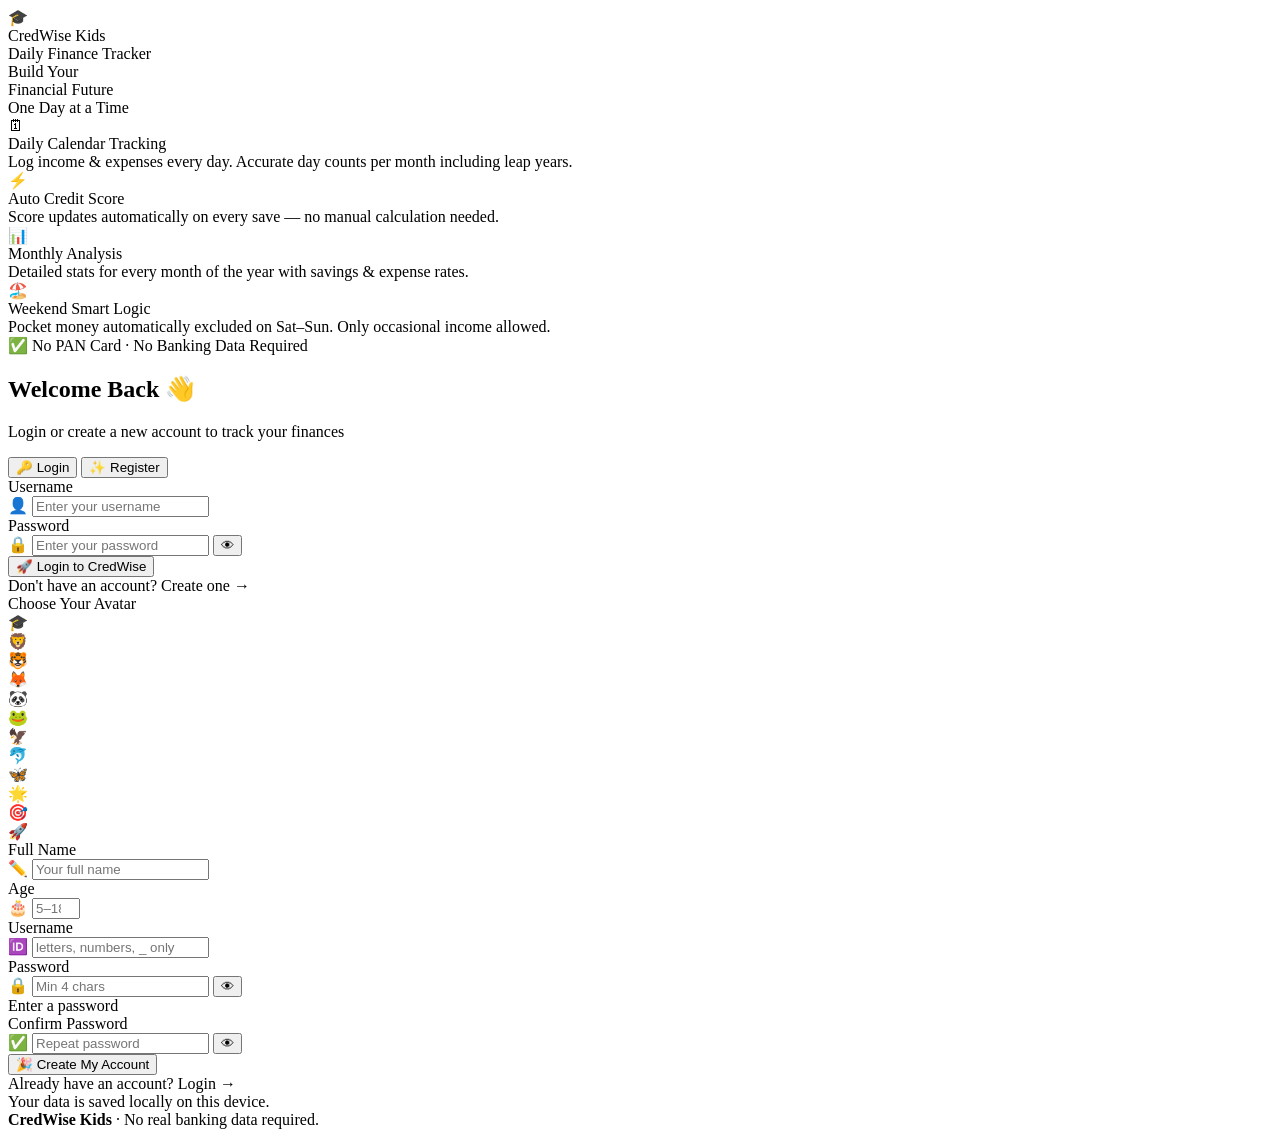
==== login.html @ 4675e76f "Add files via upload" ====
<!DOCTYPE html>
<html lang="en">
<head>
  <meta charset="UTF-8" />
  <meta name="viewport" content="width=device-width, initial-scale=1.0" />
  <title>CredWise Kids – Login / Register</title>
  <meta name="description" content="Login or create a new account on CredWise Kids — the daily finance tracker for students under 18." />

  <!-- Google Fonts -->
  <link rel="preconnect" href="https://fonts.googleapis.com" />
  <link rel="preconnect" href="https://fonts.gstatic.com" crossorigin />
  <link href="https://fonts.googleapis.com/css2?family=Outfit:wght@300;400;500;600;700;800;900&display=swap" rel="stylesheet" />

  <!-- Login page styles -->
  <link rel="stylesheet" href="login.css" />
</head>
<body>

<!-- Aurora background -->
<div class="aurora"><span></span><span></span><span></span></div>

<div class="page-wrap">
  <div class="auth-container">

    <!-- ══ LEFT: Branding panel ══ -->
    <div class="brand-panel">
      <div class="bp-logo">
        <div class="bp-logo-icon">🎓</div>
        <div class="bp-logo-text">
          <div class="bp-name">CredWise Kids</div>
          <div class="bp-sub">Daily Finance Tracker</div>
        </div>
      </div>

      <div class="bp-headline">
        Build Your<br>
        <span class="gb">Financial Future</span><br>
        <span class="gp">One Day at a Time</span>
      </div>

      <div class="bp-features">
        <div class="bp-feat">
          <div class="bp-feat-icon">🗓</div>
          <div>
            <div class="bp-feat-title">Daily Calendar Tracking</div>
            <div class="bp-feat-desc">Log income & expenses every day. Accurate day counts per month including leap years.</div>
          </div>
        </div>
        <div class="bp-feat">
          <div class="bp-feat-icon">⚡</div>
          <div>
            <div class="bp-feat-title">Auto Credit Score</div>
            <div class="bp-feat-desc">Score updates automatically on every save — no manual calculation needed.</div>
          </div>
        </div>
        <div class="bp-feat">
          <div class="bp-feat-icon">📊</div>
          <div>
            <div class="bp-feat-title">Monthly Analysis</div>
            <div class="bp-feat-desc">Detailed stats for every month of the year with savings & expense rates.</div>
          </div>
        </div>
        <div class="bp-feat">
          <div class="bp-feat-icon">🏖️</div>
          <div>
            <div class="bp-feat-title">Weekend Smart Logic</div>
            <div class="bp-feat-desc">Pocket money automatically excluded on Sat–Sun. Only occasional income allowed.</div>
          </div>
        </div>
      </div>

      <div class="bp-badge">✅ No PAN Card · No Banking Data Required</div>
    </div>

    <!-- ══ RIGHT: Auth panel ══ -->
    <div class="auth-panel">

      <div class="auth-top">
        <h2>Welcome Back 👋</h2>
        <p>Login or create a new account to track your finances</p>
      </div>

      <!-- Tab switcher -->
      <div class="auth-tabs">
        <button class="atab active" id="tab-login" onclick="showTab('login')">🔑 Login</button>
        <button class="atab"        id="tab-reg"   onclick="showTab('reg')">✨ Register</button>
      </div>

      <!-- ── LOGIN FORM ── -->
      <form class="auth-form show" id="form-login" onsubmit="handleLogin(event)">

        <!-- Quick-select existing users -->
        <div id="quickUsers" style="display:none;">
          <div class="av-label">Quick Login — Registered Users:</div>
          <div class="users-chip-wrap" id="userChips"></div>
        </div>

        <div class="field">
          <label for="lUsername">Username</label>
          <div class="inp-wrap">
            <span class="inp-icon">👤</span>
            <input class="inp" type="text" id="lUsername" placeholder="Enter your username" autocomplete="username" />
          </div>
        </div>

        <div class="field">
          <label for="lPassword">Password</label>
          <div class="pw-wrap inp-wrap">
            <span class="inp-icon">🔒</span>
            <input class="inp" type="password" id="lPassword" placeholder="Enter your password" autocomplete="current-password" />
            <button type="button" class="pw-toggle" onclick="togglePw('lPassword',this)">👁</button>
          </div>
        </div>

        <div class="auth-msg" id="loginMsg"></div>

        <button type="submit" class="auth-btn" id="loginBtn">🚀 Login to CredWise</button>

        <div class="auth-switch">
          Don't have an account? <a onclick="showTab('reg')">Create one →</a>
        </div>
      </form>

      <!-- ── REGISTER FORM ── -->
      <form class="auth-form" id="form-reg" onsubmit="handleReg(event)">

        <!-- Avatar picker -->
        <div class="field">
          <div class="av-label">Choose Your Avatar</div>
          <div class="avatar-picker" id="avatarPicker">
            <div class="av-opt active" data-av="🎓" onclick="setAvatar(this)">🎓</div>
            <div class="av-opt" data-av="🦁" onclick="setAvatar(this)">🦁</div>
            <div class="av-opt" data-av="🐯" onclick="setAvatar(this)">🐯</div>
            <div class="av-opt" data-av="🦊" onclick="setAvatar(this)">🦊</div>
            <div class="av-opt" data-av="🐼" onclick="setAvatar(this)">🐼</div>
            <div class="av-opt" data-av="🐸" onclick="setAvatar(this)">🐸</div>
            <div class="av-opt" data-av="🦅" onclick="setAvatar(this)">🦅</div>
            <div class="av-opt" data-av="🐬" onclick="setAvatar(this)">🐬</div>
            <div class="av-opt" data-av="🦋" onclick="setAvatar(this)">🦋</div>
            <div class="av-opt" data-av="🌟" onclick="setAvatar(this)">🌟</div>
            <div class="av-opt" data-av="🎯" onclick="setAvatar(this)">🎯</div>
            <div class="av-opt" data-av="🚀" onclick="setAvatar(this)">🚀</div>
          </div>
        </div>

        <!-- Name + Age row -->
        <div class="field-row">
          <div class="field">
            <label for="rName">Full Name</label>
            <div class="inp-wrap">
              <span class="inp-icon">✏️</span>
              <input class="inp" type="text" id="rName" placeholder="Your full name" autocomplete="name" />
            </div>
          </div>
          <div class="field">
            <label for="rAge">Age</label>
            <div class="inp-wrap">
              <span class="inp-icon">🎂</span>
              <input class="inp" type="number" id="rAge" placeholder="5–18" min="5" max="18" />
            </div>
          </div>
        </div>

        <!-- Username -->
        <div class="field">
          <label for="rUsername">Username</label>
          <div class="inp-wrap">
            <span class="inp-icon">🆔</span>
            <input class="inp" type="text" id="rUsername" placeholder="letters, numbers, _ only" autocomplete="username"
                   oninput="validateUsername(this)" />
          </div>
        </div>

        <!-- Password + Confirm -->
        <div class="field-row">
          <div class="field">
            <label for="rPassword">Password</label>
            <div class="pw-wrap inp-wrap">
              <span class="inp-icon">🔒</span>
              <input class="inp" type="password" id="rPassword" placeholder="Min 4 chars"
                     autocomplete="new-password" oninput="checkStrength(this.value)" />
              <button type="button" class="pw-toggle" onclick="togglePw('rPassword',this)">👁</button>
            </div>
            <div class="pw-strength">
              <div class="pw-strength-bar"><div class="pw-strength-fill" id="pwFill"></div></div>
              <div class="pw-strength-lbl" id="pwLbl">Enter a password</div>
            </div>
          </div>
          <div class="field">
            <label for="rConfirm">Confirm Password</label>
            <div class="pw-wrap inp-wrap">
              <span class="inp-icon">✅</span>
              <input class="inp" type="password" id="rConfirm" placeholder="Repeat password"
                     autocomplete="new-password" oninput="checkMatch()" />
              <button type="button" class="pw-toggle" onclick="togglePw('rConfirm',this)">👁</button>
            </div>
          </div>
        </div>

        <div class="auth-msg" id="regMsg"></div>

        <button type="submit" class="auth-btn" id="regBtn">🎉 Create My Account</button>

        <div class="auth-switch">
          Already have an account? <a onclick="showTab('login')">Login →</a>
        </div>
      </form>

      <div class="auth-footer">
        Your data is saved locally on this device.<br>
        <strong>CredWise Kids</strong> · No real banking data required.
      </div>
    </div>
  </div>
</div>

<!-- auth.js must load before login logic -->
<script src="auth.js"></script>
<script>
/* ══════════════════════════════════════════
   LOGIN PAGE LOGIC
══════════════════════════════════════════ */

let selectedAvatar = '🎓';

/* If already logged in, go straight to app */
(function() {
  const s = cwGetSession();
  if (s) window.location.replace('index.html');
})();

/* ── Show registered users as quick-select chips ── */
function renderUserChips() {
  const users = cwListUsers();
  const wrap  = document.getElementById('quickUsers');
  const chips = document.getElementById('userChips');
  if (users.length === 0) { wrap.style.display = 'none'; return; }
  wrap.style.display = 'block';
  chips.innerHTML = users.map(u => `
    <div class="user-chip" onclick="quickLogin('${u.username}')">
      <span class="user-chip-av">${u.avatar}</span>
      <span>${u.name}</span>
    </div>
  `).join('');
}

/* ── Tab switching ── */
function showTab(name) {
  document.getElementById('tab-login').classList.toggle('active', name === 'login');
  document.getElementById('tab-reg').classList.toggle('active',   name === 'reg');
  document.getElementById('form-login').classList.toggle('show',  name === 'login');
  document.getElementById('form-reg').classList.toggle('show',    name === 'reg');
  clearMsgs();
}

function clearMsgs() {
  ['loginMsg','regMsg'].forEach(id => {
    const el = document.getElementById(id);
    el.className = 'auth-msg'; el.textContent = '';
  });
}

/* ── Quick login by clicking a user chip ── */
function quickLogin(username) {
  document.getElementById('lUsername').value = username;
  document.getElementById('lPassword').focus();
}

/* ── Avatar selection ── */
function setAvatar(el) {
  document.querySelectorAll('.av-opt').forEach(o => o.classList.remove('active'));
  el.classList.add('active');
  selectedAvatar = el.dataset.av;
}

/* ── Password visibility toggle ── */
function togglePw(id, btn) {
  const inp = document.getElementById(id);
  const showing = inp.type === 'text';
  inp.type = showing ? 'password' : 'text';
  btn.textContent = showing ? '👁' : '🙈';
}

/* ── Username validation indicator ── */
function validateUsername(inp) {
  const val = inp.value.trim();
  const ok  = /^[a-zA-Z0-9_]{3,}$/.test(val);
  inp.classList.toggle('ok',  ok && val.length > 0);
  inp.classList.toggle('err', !ok && val.length > 0);
}

/* ── Password strength meter ── */
function checkStrength(pw) {
  const fill = document.getElementById('pwFill');
  const lbl  = document.getElementById('pwLbl');
  let score = 0;
  if (pw.length >= 4)  score++;
  if (pw.length >= 7)  score++;
  if (/[A-Z]/.test(pw)) score++;
  if (/[0-9]/.test(pw)) score++;
  if (/[^a-zA-Z0-9]/.test(pw)) score++;

  const levels = [
    { w: '0%',   bg: 'var(--dim)',   t: 'Enter a password' },
    { w: '20%',  bg: 'var(--poor)',  t: 'Very Weak' },
    { w: '40%',  bg: 'var(--poor)',  t: 'Weak' },
    { w: '60%',  bg: 'var(--avg)',   t: 'Fair' },
    { w: '80%',  bg: 'var(--good)',  t: 'Strong' },
    { w: '100%', bg: '#38bdf8',      t: 'Very Strong 💪' },
  ];
  const lvl = pw.length === 0 ? levels[0] : levels[Math.min(score, 5)];
  fill.style.width      = lvl.w;
  fill.style.background = lvl.bg;
  lbl.textContent       = lvl.t;
  lbl.style.color       = lvl.bg;
}

/* ── Confirm password match indicator ── */
function checkMatch() {
  const pw  = document.getElementById('rPassword').value;
  const cf  = document.getElementById('rConfirm');
  const ok  = cf.value === pw && cf.value.length > 0;
  cf.classList.toggle('ok',  ok);
  cf.classList.toggle('err', !ok && cf.value.length > 0);
}

/* ── Show a message ── */
function showMsg(id, text, type) {
  const el = document.getElementById(id);
  el.className   = 'auth-msg ' + type;
  el.textContent = text;
}

/* ── Handle LOGIN submit ── */
function handleLogin(e) {
  e.preventDefault();
  const btn = document.getElementById('loginBtn');
  const username  = document.getElementById('lUsername').value.trim();
  const password  = document.getElementById('lPassword').value;

  btn.classList.add('loading');
  setTimeout(() => {
    const result = cwLogin(username, password);
    btn.classList.remove('loading');
    if (result.ok) {
      showMsg('loginMsg', `✅ Welcome back, ${result.user.name}! Loading your dashboard...`, 'succ');
      setTimeout(() => window.location.href = 'index.html', 900);
    } else {
      showMsg('loginMsg', result.msg, 'err');
      document.getElementById('lPassword').classList.add('err');
      setTimeout(() => document.getElementById('lPassword').classList.remove('err'), 1500);
    }
  }, 500);
}

/* ── Handle REGISTER submit ── */
function handleReg(e) {
  e.preventDefault();
  const btn = document.getElementById('regBtn');
  const name     = document.getElementById('rName').value;
  const age      = document.getElementById('rAge').value;
  const username = document.getElementById('rUsername').value;
  const password = document.getElementById('rPassword').value;
  const confirm  = document.getElementById('rConfirm').value;

  btn.classList.add('loading');
  setTimeout(() => {
    const result = cwRegister(name, age, username, password, confirm, selectedAvatar);
    btn.classList.remove('loading');
    if (result.ok) {
      showMsg('regMsg', `🎉 Account created! Welcome, ${result.user.name}! Redirecting...`, 'succ');
      setTimeout(() => window.location.href = 'index.html', 1000);
    } else {
      showMsg('regMsg', result.msg, 'err');
    }
  }, 500);
}

/* ── Init on page load ── */
document.addEventListener('DOMContentLoaded', () => {
  renderUserChips();

  /* Pre-fill quick login on Escape from password field */
  document.getElementById('lPassword').addEventListener('keydown', e => {
    if (e.key === 'Enter') handleLogin(e);
  });
});
</script>
</body>
</html>
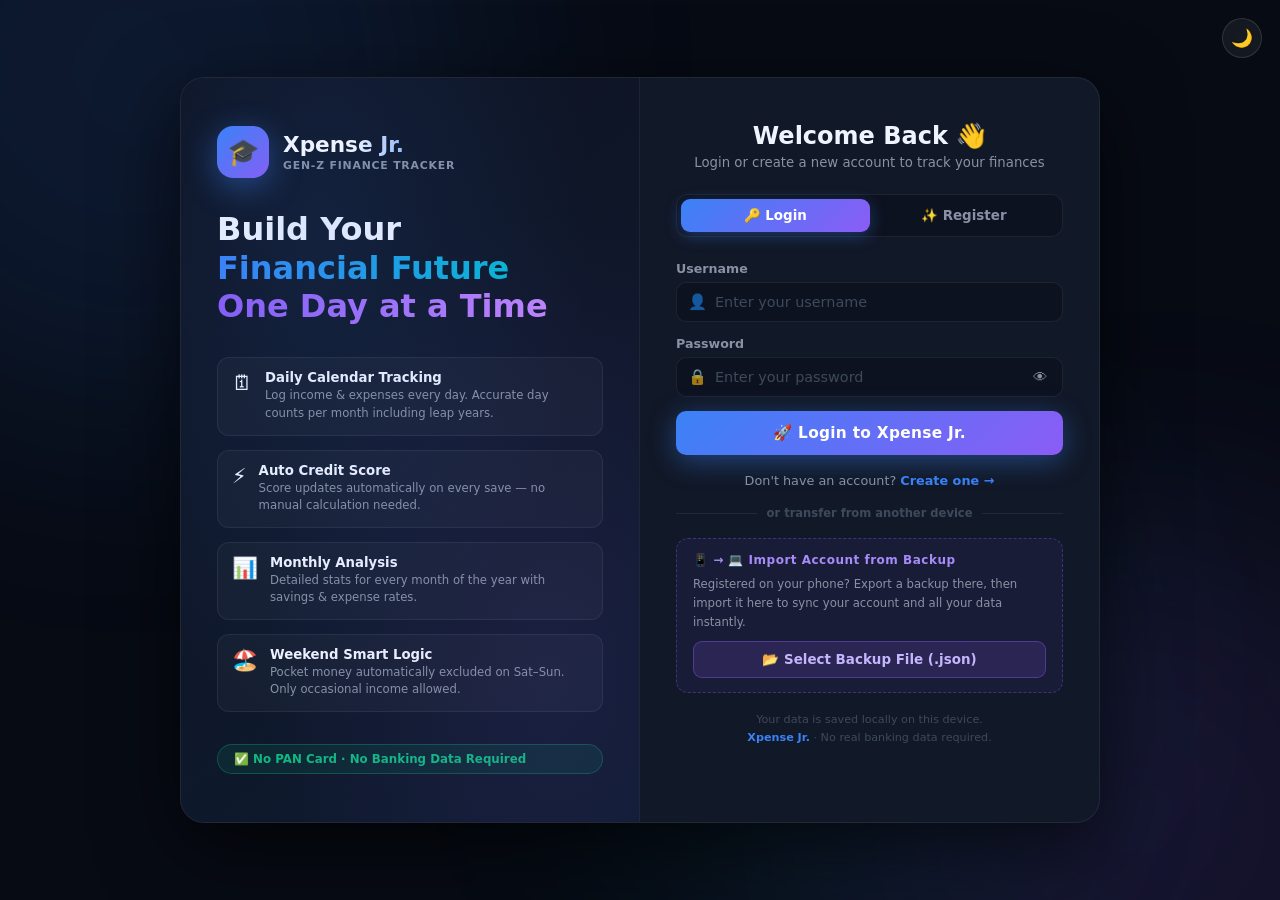
==== commit dbe03978: "Add files via upload" ====
--- a/login.html
+++ b/login.html
@@ -3,8 +3,8 @@
 <head>
   <meta charset="UTF-8" />
   <meta name="viewport" content="width=device-width, initial-scale=1.0" />
-  <title>CredWise Kids – Login / Register</title>
-  <meta name="description" content="Login or create a new account on CredWise Kids — the daily finance tracker for students under 18." />
+  <title>Xpense Jr. – Login / Register</title>
+  <meta name="description" content="Login or create a new account on Xpense Jr. — the Gen-Z finance tracker for students under 18." />
 
   <!-- Google Fonts -->
   <link rel="preconnect" href="https://fonts.googleapis.com" />
@@ -13,11 +13,47 @@
 
   <!-- Login page styles -->
   <link rel="stylesheet" href="login.css" />
+  <!-- Apply theme before render to prevent flash -->
+  <script>
+    (function(){
+      var t = localStorage.getItem('xj_theme') || 'dark';
+      document.documentElement.setAttribute('data-theme', t);
+    })();
+  </script>
+  <style>
+    /* ── Import Account section ── */
+    .import-section {
+      background: rgba(139,92,246,.07); border: 1px dashed rgba(139,92,246,.35);
+      border-radius: 12px; padding: 14px 16px;
+    }
+    .import-title {
+      font-size: .75rem; font-weight: 800; color: #a78bfa;
+      letter-spacing: .5px; margin-bottom: 8px;
+      display: flex; align-items: center; gap: 7px;
+    }
+    .import-desc {
+      font-size: .73rem; color: var(--muted); line-height: 1.6; margin-bottom: 10px;
+    }
+    .import-file-btn {
+      display: flex; align-items: center; justify-content: center; gap: 8px;
+      width: 100%; padding: 10px; border-radius: 9px;
+      background: rgba(139,92,246,.15); border: 1.5px solid rgba(139,92,246,.4);
+      color: #c4b5fd; font-family: inherit; font-size: .84rem; font-weight: 700;
+      cursor: pointer; transition: all .3s;
+    }
+    .import-file-btn:hover { background: rgba(139,92,246,.28); color: #fff; border-color: #a78bfa; }
+    .import-msg { font-size: .78rem; font-weight: 600; margin-top: 8px; padding: 8px 12px; border-radius: 8px; display: none; }
+    .import-msg.err  { display:block; background:rgba(239,68,68,.1);  color:#fca5a5; border:1px solid rgba(239,68,68,.3); }
+    .import-msg.succ { display:block; background:rgba(16,185,129,.1); color:#6ee7b7; border:1px solid rgba(16,185,129,.3); }
+  </style>
 </head>
 <body>
 
 <!-- Aurora background -->
 <div class="aurora"><span></span><span></span><span></span></div>
+
+<!-- Floating Theme Toggle -->
+<button class="theme-toggle-login" id="themeToggle" onclick="toggleThemeLogin()" title="Switch theme">🌙</button>
 
 <div class="page-wrap">
   <div class="auth-container">
@@ -27,8 +63,8 @@
       <div class="bp-logo">
         <div class="bp-logo-icon">🎓</div>
         <div class="bp-logo-text">
-          <div class="bp-name">CredWise Kids</div>
-          <div class="bp-sub">Daily Finance Tracker</div>
+          <div class="bp-name">Xpense Jr.</div>
+          <div class="bp-sub">Gen-Z Finance Tracker</div>
         </div>
       </div>
 
@@ -114,10 +150,24 @@
 
         <div class="auth-msg" id="loginMsg"></div>
 
-        <button type="submit" class="auth-btn" id="loginBtn">🚀 Login to CredWise</button>
+        <button type="submit" class="auth-btn" id="loginBtn">🚀 Login to Xpense Jr.</button>
 
         <div class="auth-switch">
           Don't have an account? <a onclick="showTab('reg')">Create one →</a>
+        </div>
+
+        <!-- ── Cross-device Import section ── -->
+        <div class="auth-divider">or transfer from another device</div>
+        <div class="import-section">
+          <div class="import-title">📱 → 💻 Import Account from Backup</div>
+          <div class="import-desc">
+            Registered on your phone? Export a backup there, then import it here to sync your account and all your data instantly.
+          </div>
+          <label class="import-file-btn" for="importFile">
+            📂 Select Backup File (.json)
+            <input type="file" id="importFile" accept=".json" style="display:none" onchange="handleImport(this)" />
+          </label>
+          <div class="import-msg" id="importMsg"></div>
         </div>
       </form>
 
@@ -208,7 +258,7 @@
 
       <div class="auth-footer">
         Your data is saved locally on this device.<br>
-        <strong>CredWise Kids</strong> · No real banking data required.
+        <strong>Xpense Jr.</strong> · No real banking data required.
       </div>
     </div>
   </div>
@@ -217,6 +267,22 @@
 <!-- auth.js must load before login logic -->
 <script src="auth.js"></script>
 <script>
+/* ══════════════════════════════════════════
+   THEME TOGGLE
+══════════════════════════════════════════ */
+function toggleThemeLogin() {
+  let theme = document.documentElement.getAttribute('data-theme') || 'dark';
+  theme = theme === 'dark' ? 'light' : 'dark';
+  
+  document.documentElement.setAttribute('data-theme', theme);
+  localStorage.setItem('xj_theme', theme);
+  
+  const toggleBtn = document.getElementById('themeToggle');
+  if (toggleBtn) {
+    toggleBtn.textContent = theme === 'dark' ? '☀️' : '🌙';
+  }
+}
+
 /* ══════════════════════════════════════════
    LOGIN PAGE LOGIC
 ══════════════════════════════════════════ */
@@ -376,8 +442,48 @@
   }, 500);
 }
 
+/* ── Handle IMPORT from backup file ── */
+function handleImport(input) {
+  const file = input.files[0];
+  if (!file) return;
+  const msg = document.getElementById('importMsg');
+  msg.className = 'import-msg';
+  msg.textContent = '';
+
+  if (!file.name.endsWith('.json')) {
+    msg.className = 'import-msg err';
+    msg.textContent = '❌ Please select a valid .json backup file.';
+    return;
+  }
+
+  const reader = new FileReader();
+  reader.onload = function(e) {
+    const result = cwImportAccount(e.target.result);
+    if (result.ok) {
+      msg.className = 'import-msg succ';
+      msg.textContent = `✅ Account "${result.user.name}" imported! Redirecting...`;
+      setTimeout(() => window.location.href = 'index.html', 1200);
+    } else {
+      msg.className = 'import-msg err';
+      msg.textContent = result.msg;
+    }
+  };
+  reader.onerror = function() {
+    msg.className = 'import-msg err';
+    msg.textContent = '❌ Failed to read the file. Please try again.';
+  };
+  reader.readAsText(file);
+  /* Reset input so same file can be selected again */
+  input.value = '';
+}
+
 /* ── Init on page load ── */
 document.addEventListener('DOMContentLoaded', () => {
+  /* ─ Initialise Theme Toggle Button ─ */
+  const currTheme = document.documentElement.getAttribute('data-theme') || 'dark';
+  const tBtn = document.getElementById('themeToggle');
+  if (tBtn) tBtn.textContent = currTheme === 'dark' ? '☀️' : '🌙';
+
   renderUserChips();
 
   /* Pre-fill quick login on Escape from password field */
--- a/login.css
+++ b/login.css
@@ -0,0 +1,369 @@
+/* ══════════════════════════════════════════
+   CREDWISE KIDS — login.css
+   Styles for Login & Registration page
+══════════════════════════════════════════ */
+
+/* ── Design Tokens (match main app) ── */
+:root {
+  --bg:      #070b14;
+  --surf:    #0d1220;
+  --card:    #111827;
+  --border:  rgba(255,255,255,0.07);
+  --bh:      rgba(99,179,255,0.28);
+  --accent:  #3b82f6;
+  --alit:    rgba(59,130,246,0.13);
+  --purple:  #8b5cf6;
+  --cyan:    #06b6d4;
+  --good:    #10b981;
+  --avg:     #f59e0b;
+  --poor:    #ef4444;
+  --text:    #f0f4ff;
+  --muted:   #8892a4;
+  --dim:     #3d4a5c;
+  --r:       18px;
+  --rsm:     10px;
+  --shadow:  0 24px 80px rgba(0,0,0,0.65);
+  --tr:      0.3s cubic-bezier(.4,0,.2,1);
+}
+
+/* ── Reset & Base ── */
+*, *::before, *::after { box-sizing: border-box; margin: 0; padding: 0; }
+html { scroll-behavior: smooth; height: 100%; }
+body {
+  font-family: 'Outfit', system-ui, sans-serif;
+  background: var(--bg); color: var(--text);
+  min-height: 100vh; overflow-x: hidden;
+  display: flex; align-items: center; justify-content: center;
+}
+
+/* ══════════════════════════════════════════
+   AURORA BACKGROUND
+══════════════════════════════════════════ */
+.aurora { position: fixed; inset: 0; pointer-events: none; z-index: 0; overflow: hidden; }
+.aurora span { position: absolute; border-radius: 50%; filter: blur(130px); opacity: .12; }
+.aurora span:nth-child(1) { width:700px;height:700px;background:#3b82f6;top:-280px;left:-220px;animation:da1 16s ease-in-out infinite alternate; }
+.aurora span:nth-child(2) { width:600px;height:600px;background:#8b5cf6;bottom:-220px;right:-160px;animation:da2 20s ease-in-out infinite alternate; }
+.aurora span:nth-child(3) { width:450px;height:450px;background:#06b6d4;top:50%;left:48%;animation:da3 24s ease-in-out infinite alternate; }
+@keyframes da1 { to { transform:translate(100px,140px) scale(1.12); } }
+@keyframes da2 { to { transform:translate(-80px,-100px) scale(1.18); } }
+@keyframes da3 { to { transform:translate(-55%,-50%) scale(0.72); } }
+
+/* ══════════════════════════════════════════
+   PAGE WRAPPER
+══════════════════════════════════════════ */
+.page-wrap {
+  position: relative; z-index: 1;
+  width: 100%; min-height: 100vh;
+  display: flex; align-items: center; justify-content: center;
+  padding: 28px 16px;
+}
+
+/* ══════════════════════════════════════════
+   AUTH CONTAINER (split panel)
+══════════════════════════════════════════ */
+.auth-container {
+  display: grid;
+  grid-template-columns: 1fr 1fr;
+  max-width: 920px;
+  width: 100%;
+  background: var(--card);
+  border: 1px solid var(--border);
+  border-radius: 24px;
+  overflow: hidden;
+  box-shadow: var(--shadow);
+  animation: slideUp .55s cubic-bezier(.34,1.2,.64,1);
+}
+@keyframes slideUp { from{transform:translateY(40px);opacity:0;} to{transform:translateY(0);opacity:1;} }
+@media(max-width: 720px) { .auth-container { grid-template-columns: 1fr; } }
+
+/* ══════════════════════════════════════════
+   LEFT BRANDING PANEL
+══════════════════════════════════════════ */
+.brand-panel {
+  background: linear-gradient(145deg, #0d1220 0%, #0f172a 50%, #0d1a2e 100%);
+  border-right: 1px solid var(--border);
+  padding: 48px 36px;
+  display: flex; flex-direction: column; justify-content: center; gap: 32px;
+  position: relative; overflow: hidden;
+}
+.brand-panel::before {
+  content: '';
+  position: absolute; inset: 0;
+  background: radial-gradient(ellipse at 30% 20%, rgba(59,130,246,.12) 0%, transparent 60%),
+              radial-gradient(ellipse at 80% 80%, rgba(139,92,246,.1) 0%, transparent 55%);
+  pointer-events: none;
+}
+@media(max-width: 720px) { .brand-panel { display: none; } }
+
+.bp-logo {
+  display: flex; align-items: center; gap: 14px;
+}
+.bp-logo-icon {
+  width: 52px; height: 52px; border-radius: 16px; font-size: 26px;
+  background: linear-gradient(135deg, var(--accent), var(--purple));
+  display: flex; align-items: center; justify-content: center;
+  box-shadow: 0 8px 32px rgba(59,130,246,.45);
+  flex-shrink: 0;
+}
+.bp-logo-text .bp-name {
+  font-size: 1.35rem; font-weight: 900;
+  background: linear-gradient(90deg,#fff 40%,var(--accent));
+  -webkit-background-clip: text; -webkit-text-fill-color: transparent; background-clip: text;
+}
+.bp-logo-text .bp-sub {
+  font-size: .68rem; font-weight: 600; color: var(--muted);
+  letter-spacing: .8px; text-transform: uppercase; margin-top: 2px;
+}
+
+.bp-headline {
+  font-size: clamp(1.5rem, 3vw, 2rem); font-weight: 900; line-height: 1.2;
+}
+.gb { background: linear-gradient(90deg,var(--accent),var(--cyan)); -webkit-background-clip:text; -webkit-text-fill-color:transparent; background-clip:text; }
+.gp { background: linear-gradient(90deg,var(--purple),#c084fc); -webkit-background-clip:text; -webkit-text-fill-color:transparent; background-clip:text; }
+
+.bp-features { display: flex; flex-direction: column; gap: 14px; }
+.bp-feat {
+  display: flex; align-items: flex-start; gap: 12px;
+  background: rgba(255,255,255,.03); border: 1px solid var(--border);
+  border-radius: 12px; padding: 12px 14px;
+  transition: border-color var(--tr);
+}
+.bp-feat:hover { border-color: var(--bh); }
+.bp-feat-icon { font-size: 1.3rem; flex-shrink: 0; margin-top: 1px; }
+.bp-feat-title { font-size: .83rem; font-weight: 700; color: var(--text); margin-bottom: 2px; }
+.bp-feat-desc  { font-size: .73rem; color: var(--muted); line-height: 1.5; }
+
+.bp-badge {
+  display: inline-flex; align-items: center; gap: 7px;
+  background: rgba(16,185,129,.1); border: 1px solid rgba(16,185,129,.3);
+  border-radius: 100px; padding: 7px 16px;
+  font-size: .74rem; font-weight: 700; color: var(--good);
+}
+
+/* ══════════════════════════════════════════
+   RIGHT AUTH PANEL
+══════════════════════════════════════════ */
+.auth-panel {
+  padding: 44px 36px;
+  display: flex; flex-direction: column; gap: 0;
+}
+@media(max-width: 480px) { .auth-panel { padding: 32px 22px; } }
+
+.auth-top {
+  text-align: center; margin-bottom: 24px;
+}
+.auth-top h2 {
+  font-size: 1.5rem; font-weight: 900; margin-bottom: 5px;
+}
+.auth-top p { font-size: .83rem; color: var(--muted); }
+
+/* Auth tabs (Login / Register) */
+.auth-tabs {
+  display: flex; background: var(--surf); border: 1px solid var(--border);
+  border-radius: 12px; padding: 4px; margin-bottom: 24px;
+}
+.atab {
+  flex: 1; padding: 9px; border: none; background: transparent;
+  color: var(--muted); font-family: inherit; font-size: .84rem; font-weight: 700;
+  border-radius: 9px; cursor: pointer; transition: all var(--tr);
+}
+.atab.active {
+  background: linear-gradient(135deg, var(--accent), var(--purple));
+  color: #fff; box-shadow: 0 4px 16px rgba(59,130,246,.35);
+}
+.atab:not(.active):hover { color: var(--text); background: rgba(255,255,255,.04); }
+
+/* Form containers */
+.auth-form { display: none; flex-direction: column; gap: 14px; }
+.auth-form.show { display: flex; }
+
+/* Avatar picker */
+.avatar-picker {
+  display: grid; grid-template-columns: repeat(6, 1fr); gap: 8px; margin-bottom: 4px;
+}
+.av-opt {
+  width: 100%; aspect-ratio: 1; border-radius: 10px; font-size: 1.3rem;
+  background: var(--surf); border: 2px solid transparent;
+  cursor: pointer; display: flex; align-items: center; justify-content: center;
+  transition: all var(--tr);
+}
+.av-opt:hover  { border-color: var(--accent); transform: scale(1.08); }
+.av-opt.active { border-color: var(--accent); background: var(--alit); box-shadow: 0 0 0 3px rgba(59,130,246,.18); }
+.av-label { font-size: .72rem; color: var(--muted); font-weight: 600; margin-bottom: 6px; }
+
+/* Form fields */
+.field { display: flex; flex-direction: column; gap: 6px; }
+.field label { font-size: .79rem; font-weight: 600; color: var(--muted); }
+.field-row { display: grid; grid-template-columns: 1fr 1fr; gap: 12px; }
+.inp-wrap { position: relative; }
+.inp-icon {
+  position: absolute; left: 12px; top: 50%; transform: translateY(-50%);
+  font-size: .95rem; pointer-events: none; opacity: .7;
+}
+.inp {
+  width: 100%; background: var(--surf); border: 1.5px solid var(--border);
+  border-radius: var(--rsm); padding: 11px 13px 11px 38px;
+  color: var(--text); font-size: .9rem; font-family: inherit; font-weight: 600;
+  outline: none; transition: border-color var(--tr), box-shadow var(--tr);
+}
+.inp:focus { border-color: var(--accent); box-shadow: 0 0 0 3px rgba(59,130,246,.17); }
+.inp.err   { border-color: var(--poor); box-shadow: 0 0 0 3px rgba(239,68,68,.15); }
+.inp.ok    { border-color: var(--good); }
+.inp::placeholder { color: var(--dim); font-weight: 500; }
+
+/* Password reveal toggle */
+.pw-wrap { position: relative; }
+.pw-toggle {
+  position: absolute; right: 12px; top: 50%; transform: translateY(-50%);
+  background: none; border: none; color: var(--muted); cursor: pointer;
+  font-size: .9rem; padding: 4px; transition: color var(--tr);
+}
+.pw-toggle:hover { color: var(--text); }
+
+/* Error/success message */
+.auth-msg {
+  font-size: .8rem; font-weight: 600; border-radius: var(--rsm);
+  padding: 10px 14px; display: none; align-items: center; gap: 8px;
+}
+.auth-msg.err  { display: flex; background: rgba(239,68,68,.1);  border: 1px solid rgba(239,68,68,.3);  color: #fca5a5; }
+.auth-msg.succ { display: flex; background: rgba(16,185,129,.1); border: 1px solid rgba(16,185,129,.3); color: #6ee7b7; }
+
+/* Submit button */
+.auth-btn {
+  width: 100%; padding: 13px; border: none; border-radius: var(--rsm);
+  background: linear-gradient(135deg, var(--accent), var(--purple));
+  color: #fff; font-family: inherit; font-size: .96rem; font-weight: 800;
+  cursor: pointer; position: relative; overflow: hidden;
+  transition: transform var(--tr), box-shadow var(--tr);
+  box-shadow: 0 6px 28px rgba(59,130,246,.42);
+  letter-spacing: .3px;
+}
+.auth-btn:hover  { transform: translateY(-2px); box-shadow: 0 10px 40px rgba(59,130,246,.58); }
+.auth-btn:active { transform: scale(.98); }
+.auth-btn.loading { opacity: .8; pointer-events: none; }
+.auth-btn.loading::after {
+  content: ''; position: absolute; right: 16px; top: 50%;
+  width: 16px; height: 16px; margin-top: -8px; border-radius: 50%;
+  border: 2px solid rgba(255,255,255,.4); border-top-color: #fff;
+  animation: spin .7s linear infinite;
+}
+@keyframes spin { to { transform: rotate(360deg); } }
+
+/* Divider */
+.auth-divider {
+  display: flex; align-items: center; gap: 10px; margin: 4px 0;
+  font-size: .72rem; color: var(--dim); font-weight: 600;
+}
+.auth-divider::before, .auth-divider::after {
+  content: ''; flex: 1; height: 1px; background: var(--border);
+}
+
+/* Switch link */
+.auth-switch {
+  text-align: center; font-size: .8rem; color: var(--muted); margin-top: 4px;
+}
+.auth-switch a {
+  color: var(--accent); font-weight: 700; text-decoration: none; cursor: pointer;
+  transition: color var(--tr);
+}
+.auth-switch a:hover { color: var(--purple); }
+
+/* Password strength meter */
+.pw-strength { margin-top: 4px; }
+.pw-strength-bar {
+  height: 4px; background: var(--surf); border-radius: 100px; overflow: hidden; margin-bottom: 3px;
+}
+.pw-strength-fill { height: 100%; border-radius: 100px; width: 0; transition: width .4s, background .4s; }
+.pw-strength-lbl { font-size: .68rem; font-weight: 600; color: var(--muted); }
+
+/* Existing users list chip */
+.users-chip-wrap {
+  display: flex; flex-wrap: wrap; gap: 6px; margin-bottom: 4px;
+}
+.user-chip {
+  display: flex; align-items: center; gap: 6px;
+  background: var(--surf); border: 1px solid var(--border); border-radius: 100px;
+  padding: 5px 12px; font-size: .74rem; font-weight: 600; cursor: pointer;
+  transition: all var(--tr); color: var(--muted);
+}
+.user-chip:hover { border-color: var(--accent); color: var(--text); }
+.user-chip-av { font-size: .9rem; }
+
+/* Footer note */
+.auth-footer {
+  text-align: center; font-size: .7rem; color: var(--dim);
+  margin-top: 18px; line-height: 1.6;
+}
+.auth-footer strong { color: var(--accent); }
+
+/* ── Scrollbar styling ── */
+::-webkit-scrollbar { width: 6px; }
+::-webkit-scrollbar-track { background: var(--surf); border-radius: 10px; }
+::-webkit-scrollbar-thumb { background: var(--dim); border-radius: 10px; }
+::-webkit-scrollbar-thumb:hover { background: var(--accent); }
+
+/* ══════════════════════════════════════════
+   THEME TOGGLE (login page)
+══════════════════════════════════════════ */
+.theme-toggle-login {
+  position: fixed; top: 18px; right: 18px; z-index: 10;
+  width: 40px; height: 40px; border-radius: 50%;
+  background: rgba(255,255,255,.06); border: 1px solid rgba(255,255,255,.12);
+  color: #f0f4ff; font-size: 1.1rem;
+  cursor: pointer; transition: all 0.35s cubic-bezier(.4,0,.2,1);
+  display: flex; align-items: center; justify-content: center;
+  backdrop-filter: blur(8px);
+}
+.theme-toggle-login:hover {
+  background: rgba(59,130,246,.2); border-color: var(--accent);
+  transform: rotate(22deg) scale(1.1);
+}
+
+/* ══════════════════════════════════════════
+   ☀️  LIGHT MODE — login page
+══════════════════════════════════════════ */
+[data-theme="light"] {
+  --bg:      #eef2ff;
+  --surf:    #f8faff;
+  --card:    #ffffff;
+  --border:  rgba(15,23,42,0.09);
+  --bh:      rgba(59,130,246,0.45);
+  --alit:    rgba(59,130,246,0.08);
+  --text:    #0f172a;
+  --muted:   #475569;
+  --dim:     #94a3b8;
+  --shadow:  0 24px 80px rgba(15,23,42,0.14);
+}
+
+[data-theme="light"] body { background: var(--bg); color: var(--text); }
+[data-theme="light"] .aurora span { opacity: .04; filter: blur(160px); }
+
+/* Brand panel still looks great on light (keep dark) */
+[data-theme="light"] .brand-panel {
+  background: linear-gradient(145deg, #1e293b 0%, #0f172a 60%, #1e293b 100%);
+}
+
+/* Auth container */
+[data-theme="light"] .auth-container {
+  box-shadow: 0 12px 60px rgba(15,23,42,.13), 0 0 0 1px rgba(15,23,42,.06);
+}
+
+/* Input fields */
+[data-theme="light"] .inp { background: #f1f5f9; }
+
+/* Inactive tabs hover */
+[data-theme="light"] .atab:not(.active):hover { color: var(--text); background: #f1f5f9; }
+
+/* Toggle button on light bg */
+[data-theme="light"] .theme-toggle-login {
+  background: rgba(255,255,255,.7); border-color: rgba(15,23,42,.15);
+  color: #334155;
+}
+
+/* Auth message on light */
+[data-theme="light"] .auth-msg.err  { background: rgba(239,68,68,.08);  color: #b91c1c; }
+[data-theme="light"] .auth-msg.succ { background: rgba(16,185,129,.08); color: #047857; }
+
+/* Scrollbar */
+[data-theme="light"] ::-webkit-scrollbar-track { background: #e8edf8; }
+[data-theme="light"] ::-webkit-scrollbar-thumb { background: #94a3b8; }
